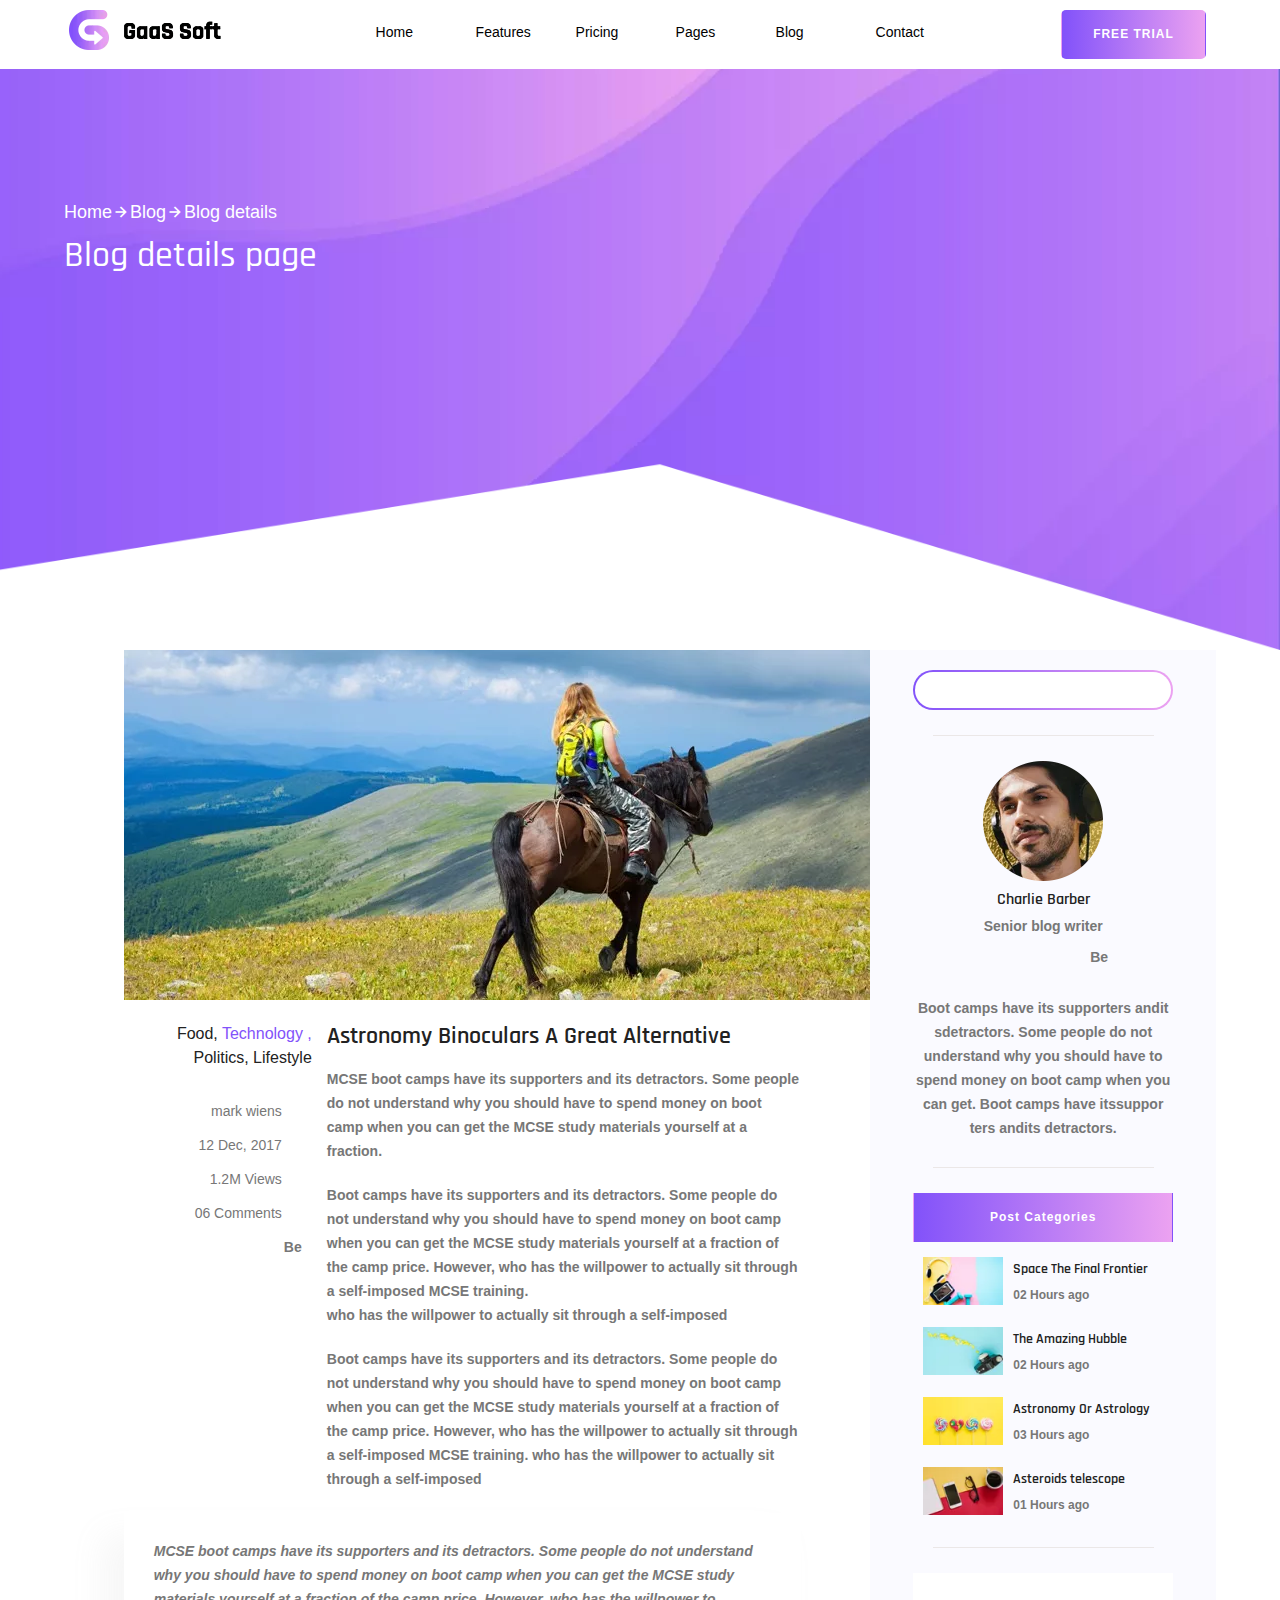
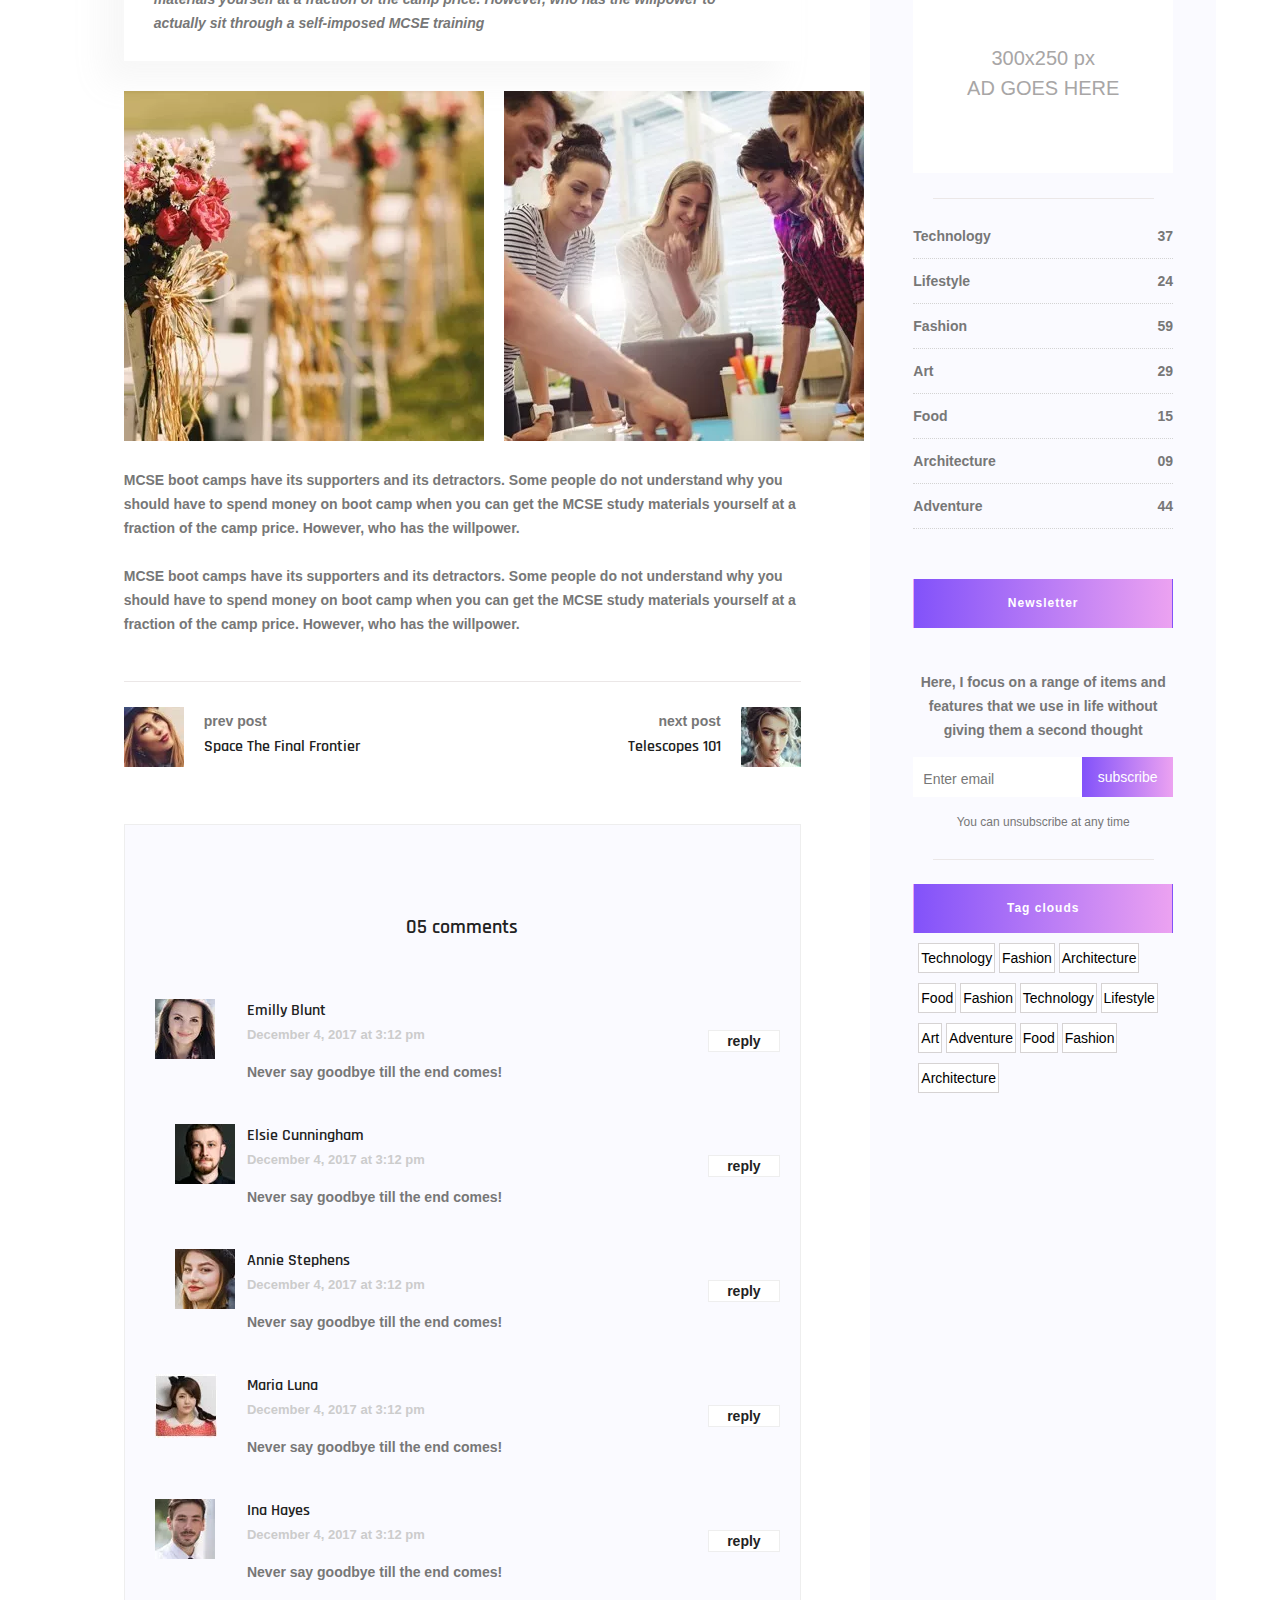
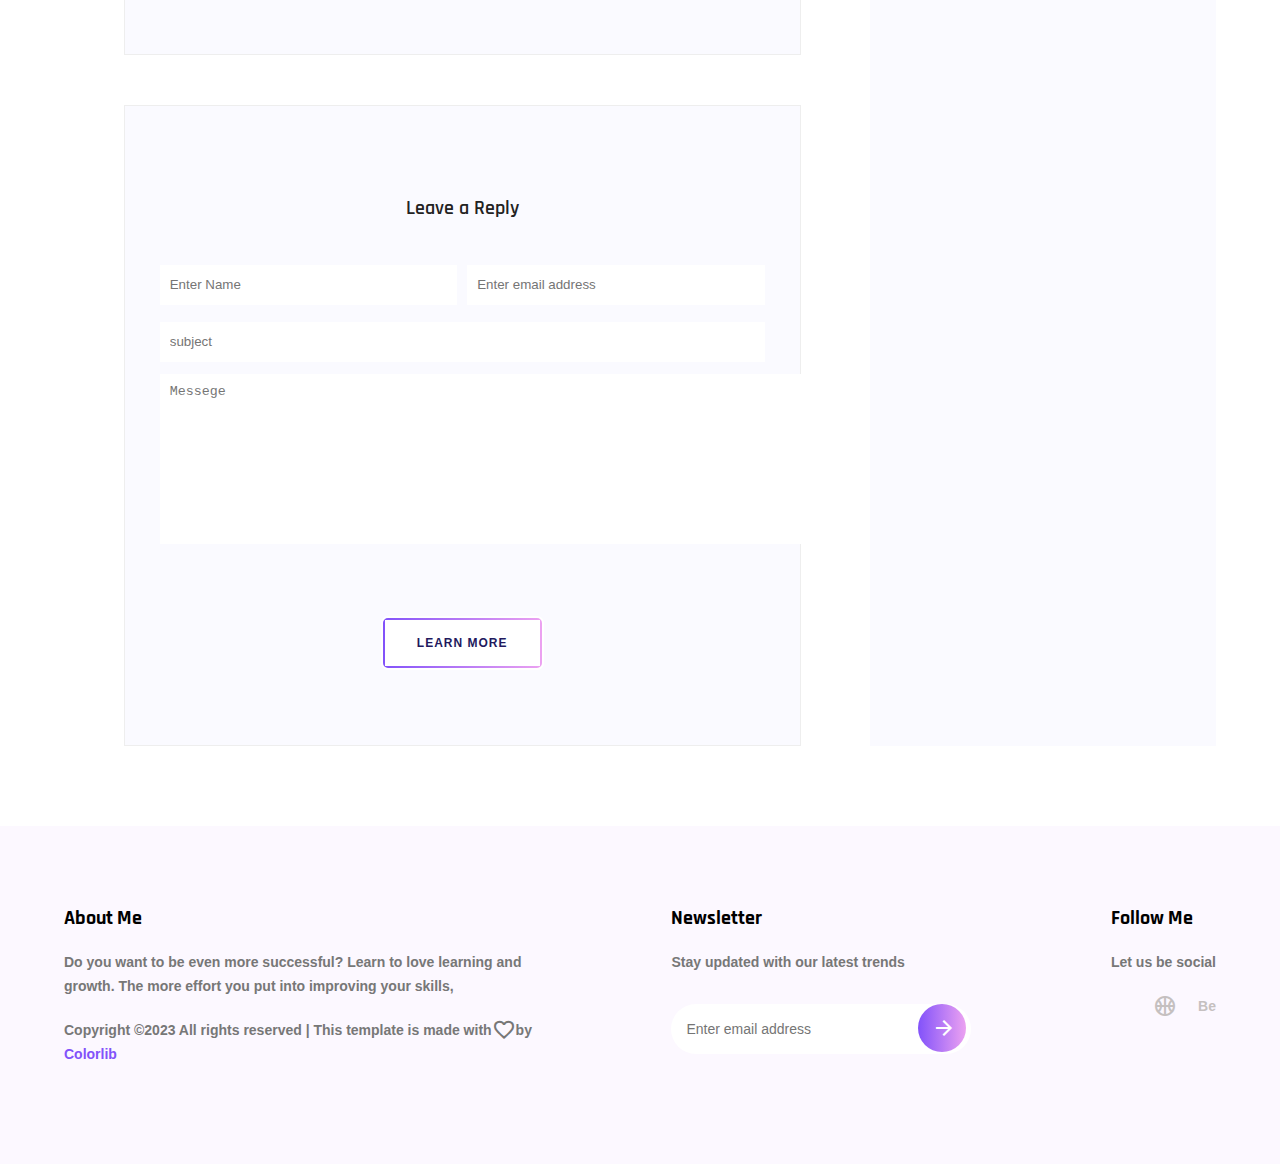
==== blog.html @ 00b78edb "first push" ====
<!DOCTYPE html>
<html lang="en">
<head>
    <meta charset="UTF-8">
    <meta http-equiv="X-UA-Compatible" content="IE=edge">
    <meta name="viewport" content="width=device-width, initial-scale=1.0">
    <link rel="preconnect" href="https://fonts.googleapis.com" />
    <link rel="preconnect" href="https://fonts.gstatic.com" crossorigin />
    <link
      href="https://fonts.googleapis.com/css2?family=Rajdhani:wght@300;500&display=swap"
      rel="stylesheet"
    />
    <link rel="preconnect" href="https://fonts.googleapis.com" />
    <link rel="preconnect" href="https://fonts.gstatic.com" crossorigin />
    <link
      href="https://fonts.googleapis.com/css2?family=Rajdhani:wght@300&display=swap"
      rel="stylesheet"
    />
    <link
      rel="stylesheet"
      href="https://cdnjs.cloudflare.com/ajax/libs/font-awesome/6.2.1/css/all.min.css"
      integrity="sha512-MV7K8+y+gLIBoVD59lQIYicR65iaqukzvf/nwasF0nqhPay5w/9lJmVM2hMDcnK1OnMGCdVK+iQrJ7lzPJQd1w=="
      crossorigin="anonymous"
      referrerpolicy="no-referrer"
    />
    <link rel="stylesheet" href="./index.css" />
    <link rel="preconnect" href="https://fonts.googleapis.com" />
    <link rel="preconnect" href="https://fonts.gstatic.com" crossorigin />
    <link
      href="https://fonts.googleapis.com/css2?family=Rajdhani:wght@600&display=swap"
      rel="stylesheet"
    />
    <link rel="stylesheet" href="https://fonts.googleapis.com/css2?family=Material+Symbols+Outlined:opsz,wght,FILL,GRAD@48,400,0,0" />
    <title>Document</title>
</head>
<body>
    <nav>
        <div class="container">
          <div class="logo">
            <img src="./img/logo.png.webp" alt="" />
          </div>
          <div class="list">
            <ul class="list-li">
              <li>
                <a href="./index.html">Home</a>
                </li>
              <li>
                <a href="./features.html">Features</a>
                </li>
              <li>
                <a href="./pricing.html">Pricing</a>
                </li>
              <li>
                <a href="">Pages</a>
                </li>
              <li>
                <a href="./blog.html">Blog</a>
                </li>
              <li>
                <a href="./contact.html">Contact</a>
                </li>
            </ul>
          </div>
          <div class="btn-container">
            <button class="btn">FREE TRIAL</button>
          </div>
        </div>
      </nav>
      <!-- start header section -->
      <header>       
        <div class="pricing">
            <div class="container2">
              <div class="pricing-container">
                <span class="pricing-span">
                  Home
                </span>
                <span class="material-symbols-outlined  icon-span">
                  arrow_forward
                  </span>
                  <span class="pricing-span">Blog</span>
                  <span class="material-symbols-outlined  icon-span">
                    arrow_forward
                    </span>
                    <span class="pricing-span">Blog details</span>
              </div>
              <p> Blog details page</p>
    
            </div>
        </div>
  </header>
      <!-- end header section -->
      <!-- start blog body -->
      <section class="blog-body">
        <div class="container sec-container">
            <div class="blog-left-div">
                <div class="mini-blog-div">
<div class="left-blog-img">
    <img src="./img/blog-img/feature-img1.jpg.webp" alt="">
</div>
<div class="blog-article">
    <div class="left-article">
        <div class="contact-p1 blog-p1 p-size">                                       
            Food, 
            <span class="mini-f-div">
                Technology ,
            </span><br>
             Politics, Lifestyle 
        </div>
        <br>
        <div class="blog-icons-container">
            <p>mark wiens</p>
            
            <i class="fa-solid fa-user"></i>
        </div>
        <div class="blog-icons-container">
            <p>12 Dec, 2017</p>
            
            <i class="fa-solid fa-floppy-disk"></i>
        </div>
        <div class="blog-icons-container">
            <p>1.2M Views</p>
            
            <i class="fa-solid fa-eye"></i>
        </div>
        <div class="blog-icons-container">
            <p>06 Comments</p>
            
            <i class="fa-brands fa-rocketchat"></i>
        </div>
        <div class="blog-icons">
            <i class="fa-brands fa-facebook-f"></i>
            <i class="fa-brands fa-twitter"></i>
            <i class="fa-sharp fa-solid fa-headphones"></i>
            <span class="be">
                Be
               </span>
        </div>

    </div>
    <div class="blog-title-container">
        <div class="contact-p1 blog-title">
            Astronomy Binoculars A Great Alternative
        </div>
        <div class="blog-p2">
            MCSE boot camps have its supporters and its detractors. Some people do not understand why you should have to spend money on boot camp when you can get the MCSE study materials yourself at a fraction.
            <p class="p-20">
                Boot camps have its supporters and its detractors. Some people do not understand why you should have to spend money on boot camp when you can get the MCSE study materials yourself at a fraction of the camp price. However, who has the willpower to actually sit through a self-imposed MCSE training.<br>
                who has the willpower to actually sit through a self-imposed
            </p>
    
       
            
            Boot camps have its supporters and its detractors. 
            Some people do not understand why you should have to spend money on boot camp when you can get the MCSE study materials yourself at a fraction of the camp price. However, who has the willpower to actually sit through a self-imposed MCSE training. who has the willpower to actually sit through a self-imposed 
        </div>

    </div>
 

</div>
<div class="bottom-article p-40">
    <div class="blog-p2 ">
        MCSE boot camps have its supporters and its detractors. 
        Some people do not understand why you should have to spend money on boot camp when you can get the MCSE study materials yourself at a fraction of the camp price.
         However, who has the willpower to actually sit through a self-imposed MCSE training
    </div>

</div>
<div class="blog-img">
    <div class="mini-blog-img">
        <img src="./img/blog-img/post-img1.jpg.webp" alt="">
    </div>
    <div class="mini-blog-img">
        <img src="./img/blog-img/post-img2.jpg.webp" alt="">
    </div>
    
    
</div>
<div class="blog-p2 p-20">
   

MCSE boot camps have its supporters and its detractors. Some people do not understand why you should have to spend money on boot camp when you can get the MCSE study materials yourself at a fraction of the camp price. However, who has the willpower.<br><br>

MCSE boot camps have its supporters and its detractors. Some people do not understand why you should have to spend money on boot camp when you can get the MCSE study materials yourself at a fraction of the camp price. However, who has the willpower.

</div>
<div class="line-3 w"></div>
<div class="posts">
    <div class="pree-post">
        <div class="mini-pre">
        
            <div class="img">
                <img src="./img/blog-img/prev.jpg.webp" alt="">
                <div class=" overlay2">
                    <span class="material-symbols-outlined">
                        arrow_back
                        </span>
                </div>
            </div>
            <div class="left-mini">
               
                <div class="blog-p2">
                    prev post
                </div>
                <div class="contact-p1">
                    Space The Final Frontier
                </div>
            </div>
        </div>
    </div>
    <div class="next-post">
        <div class="mini-pre">
            
            <div class="left-mini">
               
                <div class="blog-p2 right">
                    next post
                </div>
                <div class="contact-p1">
                    Telescopes 101

                </div>
            </div>
            <div class="img">
                <img src="./img/blog-img/next.jpg.webp" alt="">
                <div class="overlay  overlay3">
                    <span class="material-symbols-outlined  icon-span">
                        arrow_forward
                        </span>
                </div>
            </div>
            
        </div>
    </div>
</div>
<div class="comment-5">
   <div class="comment-5-title p-40">
    <div class="contact-p1">
       05 comments
    </div>
   </div>
   <div class="comment-5-body">
    <div class="comment-5-container ">
        <div class="comment-5-card p-20">
            <div class="comment-left">
<img src="./img/blog-img/c1.jpg.webp" alt="">
            </div>
            <div class="comment-mid">
                <div class="contact-p1 ">
                    Emilly Blunt
                 </div>
                 <div class="mid-txt">
                    December 4, 2017 at 3:12 pm 
                 </div>
                 <div class="last-txt">
                    Never say goodbye till the end comes!
                 </div>

            </div>
            <div class="comment-right">
<button>reply</button>
            </div>
        </div>
        <div class="comment-5-card p-20">
            <div class="comment-left pl">
<img src="./img/blog-img/c2.jpg.webp" alt="">
            </div>
            <div class="comment-mid">
                <div class="contact-p1 ">
                    Elsie Cunningham
                 </div>
                 <div class="mid-txt">
                    December 4, 2017 at 3:12 pm 
                 </div>
                 <div class="last-txt">
                    Never say goodbye till the end comes!
                 </div>

            </div>
            <div class="comment-right">
<button>reply</button>
            </div>
        </div>
        <div class="comment-5-card p-20">
            <div class="comment-left pl">
<img src="./img/blog-img/c3.jpg.webp" alt="">
            </div>
            <div class="comment-mid">
                <div class="contact-p1 ">
                    Annie Stephens
                 </div>
                 <div class="mid-txt">
                    December 4, 2017 at 3:12 pm 
                 </div>
                 <div class="last-txt">
                    Never say goodbye till the end comes!
                 </div>

            </div>
            <div class="comment-right">
<button>reply</button>
            </div>
        </div>
        <div class="comment-5-card p-20">
            <div class="comment-left">
<img src="./img/blog-img/c4.jpg.webp" alt="">
            </div>
            <div class="comment-mid">
                <div class="contact-p1 ">
                    Maria Luna
                 </div>
                 <div class="mid-txt">
                    December 4, 2017 at 3:12 pm 
                 </div>
                 <div class="last-txt">
                    Never say goodbye till the end comes!
                 </div>

            </div>
            <div class="comment-right">
<button>reply</button>
            </div>
        </div>
        <div class="comment-5-card p-20">
            <div class="comment-left">
<img src="./img/blog-img/c5.jpg.webp" alt="">
            </div>
            <div class="comment-mid">
                <div class="contact-p1 ">
                    Ina Hayes
                 </div>
                 <div class="mid-txt">
                    December 4, 2017 at 3:12 pm 
                 </div>
                 <div class="last-txt">
                    Never say goodbye till the end comes!
                 </div>

            </div>
            <div class="comment-right">
<button>reply</button>
            </div>
        </div>
    </div>
   </div>
</div>
<div class="reply-sec comment-5">
    <div class="comment-5-title p-40">
        <div class="contact-p1">
            Leave a Reply
        </div>
       </div>
       <div class="reply-input">
        <div class="input-container">
            <div class="r-input">
                <input type="text" placeholder="Enter Name">
            </div>
            <div class="r-input">
                <input type="text" placeholder="Enter email address">
            </div>
            
        </div>
        <div class="last-input">
            <input class="t-input" type="text" placeholder="subject">
        </div>
        <textarea name="" id="" cols="87" rows="10" placeholder="Messege"></textarea>
        <div class="btn-container3 btn4-container reply-btn">
            <a class="btn4">LEARN MORE</a>
          </div>
        
       </div>
</div>


                </div>
                
            </div>
           
            <div class="blog-right-div h-auto">
                <div class="mini-blog-div">
                    <div class="blog-input">
                        <div class="mini-blog-input">

                        </div>
                        <div class="line-3"></div>
                        <div class="right-blog-card ">
                            <img src="./img/blog-img/author.png.webp" alt="">
                            <div class="contact-p1">
                                Charlie Barber
                            </div>
                            <div class="blog-p2">
                                Senior blog writer
                            </div>

                            <div class="blog-icons">
                                <i class="fa-brands fa-facebook-f"></i>
                                <i class="fa-brands fa-twitter"></i>
                                <i class="fa-sharp fa-solid fa-headphones"></i>
                                <span class="be">
                                    Be
                                   </span>
                            </div>
                            <div class="blog-p2">
                                Boot camps have its supporters andit sdetractors.
                                Some people do not understand why you should have to spend money on boot camp when you can get.
                                Boot camps have itssuppor ters andits detractors.
                            </div>
                            <div class="line-3"></div>
                            <div class=" ">
                                <button class="btn blog-btn">Post Categories</button>
                            </div>
                            <div class="sm-blog-div">
                                
                                <div class="sm-left">
                                    <img src="./img/blog-img/post1.jpg.webp" alt="">
                                </div>
                                <div class="sm-right">
                                    <div class="contact-p1 blog-p1">                                       
                                        Space The Final Frontier
                                    </div>
                                    <div class="blog-p2 p3">
                                        02 Hours ago
                                    </div>
                                </div>
                            </div>
                            <div class="sm-blog-div">
                                
                                <div class="sm-left">
                                    <img src="./img/blog-img/post2.jpg.webp" alt="">
                                </div>
                                <div class="sm-right">
                                    <div class="contact-p1 blog-p1">                                       
                                        
                                        The Amazing Hubble
                                    </div>
                                    <div class="blog-p2 p3">
                                        02 Hours ago
                                    </div>
                                </div>
                            </div>
                            <div class="sm-blog-div">
                                
                                <div class="sm-left">
                                    <img src="./img/blog-img/post3.jpg.webp" alt="">
                                </div>
                                <div class="sm-right">
                                    <div class="contact-p1 blog-p1">                                                                              
                                        Astronomy Or Astrology
                                    </div>
                                    <div class="blog-p2 p3">
                                        03 Hours ago
                                    </div>
                                </div>
                            </div>
                            <div class="sm-blog-div">
                                
                                <div class="sm-left">
                                    <img src="./img/blog-img/post4.jpg.webp" alt="">
                                </div>
                                <div class="sm-right">
                                    <div class="contact-p1 blog-p1">                                       
                                        Asteroids telescope
                                    </div>
                                    <div class="blog-p2 p3">
                                        01 Hours ago
                                    </div>
                                </div>
                            </div>
                            <div class="line-3"></div>
                            <div class="white-box">
                                <div class="white-txt">
                                    300x250 px<br>
                                    AD GOES HERE
                                </div>
                            </div>
                            <div class="line-3"></div>
                            <div class="post-div">
                                <p>Technology</p>
                                <p>37</p>
                            </div>
                            <div class="post-div">
                                <p>Lifestyle</p>
                                <p>24</p>
                            </div>
                            <div class="post-div">
                                <p>Fashion</p>
                                <p>59</p>
                            </div>
                            <div class="post-div">
                                <p>Art</p>
                                <p>29</p>
                            </div>
                            <div class="post-div">
                                <p>Food</p>
                                <p>15</p>
                            </div>
                            <div class="post-div">
                                <p>Architecture</p>
                                <p>09</p>
                            </div>
                            <div class="post-div">
                                <p>Adventure</p>
                                <p>44</p>
                            </div>
                            <div class=" p-40">
                                <button class="btn blog-btn">Newsletter</button>
                            </div>
                            <div class="blog-p2">
                                Here, I focus on a range of items and features that we use in life without giving them a second thought
                            </div>
                            <div class="newsletter-div">

                            </div>
                            <div class="subscribe-container">
                                <div class="sub-left sub">
                                    <i class="fa-solid fa-envelope"></i>
                                    <span>Enter email</span>
                                </div>
                                <div class="sub-right sub">subscribe</div>
                                
                            </div>
                            <p class="p3">You can unsubscribe at any time</p>
                            <div class="line-3"></div>
                            <div class=" ">
                                <button class="btn blog-btn">Tag clouds</button>

                            </div>
                            <div class="clouds-container">
                                <div class="cloud">Technology</div>
                                <div class="cloud">Fashion</div>
                                <div class="cloud">Architecture</div>
                                <br>
                                <div class="cloud">Food</div>
                                <div class="cloud">Fashion</div>
                                <div class="cloud">Technology</div>
                                <div class="cloud">Lifestyle</div>
                                <div class="cloud">Art</div>
                                <div class="cloud">Adventure</div>
                                <div class="cloud">Food</div>
                                <div class="cloud">Fashion</div>
                                <div class="cloud">Architecture</div>
                            </div>
                        </div>
                    </div>
                </div>
            </div>
        </div>
    </section>
    <!-- end blog body -->
    <!-- start footer section -->
    <footer class="m-80 ">
        <div class="m-80" >
            <div class="container p-80 container-8 sec-container se-container">
                <div class="f-div ">
                    <h3>
                        About Me
                    </h3>
                    <p>
                        Do you want to be even more successful? Learn to love learning and <br>growth. 
                        The more effort you put into improving your skills,
                    </p>
                    <p>
                        Copyright ©2023 All rights reserved | This template is made with <span class="material-symbols-outlined">
                            favorite
                            </span> by 
                    </p>
                    <div class="mini-f-div">
                        Colorlib
                    </div>
                    
                </div>
                <div class="f-div ">
                    <h3>
                        Newsletter
                    </h3>
                    <p>
                        Stay updated with our latest trends
                    </p>
                    <div class="form-continer">
                        <form action="">
                            <input type="text" placeholder="Enter email address">
                        </form>
                        <div class="btn-container2">
                            <a class="btn7" href="#">
                                <!-- <i class="fa-sharp fa-solid fa-play"></i> -->
                                <span class="material-symbols-outlined">
                                    arrow_forward
                                    </span>
              
                            </a>
                          </div>
                    </div>             
                </div>
                <div class="f-div ">
                    <h3>
                        Follow Me
                    </h3>
                    <p>
                        Let us be social
                    </p>
                   <div class="icons">
                    <i class="fa-brands fa-facebook-f"></i>
                    <i class="fa-brands fa-twitter"></i>
                    <span class="material-symbols-outlined">
                        sports_basketball
                        </span>
                        <span class="be">
                            Be
                           </span>
                   </div>
                   
                            
                </div>
            </div>
        </div>
    </footer>
    <!-- end footer section -->
</body>
</html>
---- index.css ----
.container{
    width: 90%;
    margin: 0 auto;
    display: flex;
}
*{
    padding: 0;
    margin: 0;
    box-sizing: border-box;
}
body{
    line-height: 24px;
    font-size: 14px;
    font-family: "Roboto", sans-serif;
    font-weight: 500;
    color: #777777;
}

nav{
    position: fixed;
    background-color: #fff;
    width: 100%;
    z-index: 5;
}
.logo{
    width: 10%;
    padding: 10px 5px;
}
.list{
    width: 70%;
    display: flex;
    justify-content: end;
    padding: 20px 10px;
    
}
.list li{
    width: 100px;
    
}
.list li a{
 text-decoration: none;
 color: #000;
}
.list-li{
    display: flex;
    justify-content:space-around;
    list-style: none;
    
}
.btn-container{
   text-align: right;
    width: 20%;
    padding: 10px 10px;
    
}
.btn{
    min-width: 145px;
    letter-spacing: 1px;
    font-family: "Roboto", sans-serif;
    font-size: 12px;
    font-weight: 600;
    line-height: 47px;
    outline: none !important;
    cursor: pointer;
    border: double .5px transparent;
    border-radius: 5px;
    color: #fff;
    position: relative;
    z-index: 2;
    background-image: linear-gradient(to right, #8252fa 0%, #eca2f1 100%), radial-gradient(circle at top left, #8252fa, #eca2f1);
}

.btn:hover::after{

    content: "";
position: absolute;
/* width: 98%;
height: 98%;
inset: 0; */
top: 2px;
right: 2px;
bottom: 2px;
left: 2px;
background-color: #fff;
z-index: -1;
color: #22195e;
}
.btn:hover{
    color: #22195e;
    border: transparent;
}
header{
    background-image: url(./img/home-banner.png.webp);
    height: 650px;
    background-position: right;
    background-size: cover;
    overflow: hidden;
}
.p-80{
    padding: 80px 0;
}
.standard-div{
    width: 50%;
}
.left h2{
        margin: 25px 0;
        font-size: 48px;
        font-weight: 300;
        line-height: 54px;
        font-family: 'Rajdhani', sans-serif;
        color: #fff;
        
}
.txt{
    color: #fff;
    font-size: 14px;
    margin-bottom: 30px;
    line-height: 24px;
    font-size: 14px;
    font-family: "Roboto", sans-serif;
    font-weight: 500;
    /* color: #777777; */
}
.normal-txt{
    color: #fff;
    font-size: 14px;
    font-family: "Roboto", sans-serif;
    font-weight: 600;
    margin-top: 20px;
}
.btn-container2{
    margin-top: 30px;
}
.btns-container{
    width: 70%;
    display: flex;
    justify-content: space-between;
    align-items: center;
}
.btn2 {
    letter-spacing: 1px;
    font-family: "Roboto", sans-serif;
    font-size: 12px;
    font-weight: 500;
    line-height: 47px;
    text-align: center;
    cursor: pointer;
    text-decoration: none;
    border: 2px solid #fff;
    border-radius: 5px;
    padding: 20px 35px;
    color: #fff;
}
.btn3{
    position: relative;
    box-sizing: content-box;
    width: 32px;
    height: 32px;
    border-radius: 50%;
    /* padding: 46px 8px 18px 28px; */
    padding: 24px;
    text-decoration: none;
    background-image: linear-gradient(to right,  #E85A78 0%, #E58F5C 100%);
    z-index: 2;
}
.btn3 i{
color: #fff;
}
.circle{
    position: absolute;
    height: 100%;
    width: 100%;
    /* background-image: linear-gradient(to right,  #E85A78 0%, #E58F5C 100%); */
    background-color:#E58F5C ;
    border-radius: 50%;
    inset: 0;
    animation-name:bigger ;
    animation-duration: 1s;
    animation-iteration-count: infinite;
    z-index: -1;
}
@keyframes bigger{
    0%{
        
        padding: 24px 24px 24px 24px;
        opacity: 0;
    }
    50%{
        padding: 27px;
        opacity: .3;
        /* height: 103%;
        width: 103%; */
    }
    75%{
        padding: 29px;
        opacity: .4;
    }
    100%{
        padding: 35px;
        opacity: .5;
        /* height: 105%;
        width: 105%; */
    }
}
.features{
    text-align: center;
    margin-top: 30px;
}
.features-p{
    font-size: 14px;
    letter-spacing: 2px;
    margin-bottom: 20px;
    font-family: "Roboto", sans-serif;
    line-height: 24px;
    color: #777777;
    text-align: center;
    font-weight: 600;
}
.features-title{
    font-size: 36px;
    color: #000;
    font-weight: 600;
    margin-bottom: 15px;
    text-align: center;
    font-family: 'Rajdhani', sans-serif;
}
.features-p2{
    letter-spacing: .5px;
    font-size: 12px;
    font-weight: 700;
}
.btn-container3{
    /* border-color:linear-gradient(to right,  #E85A78 0%, #E58F5C 100%) ;
    border-style: solid;
    border-width: 2px; */
    
    /* background-color: #fff; */
    /* background-image: linear-gradient(white, white), radial-gradient(circle at top left, #8252fa, #eca2f1); */
    margin-top: 40px;
}
.btn4{
    /* border: 2px solid ; */
background-color: #fff;
background-image:linear-gradient(to right, #8252fa 0%, #eca2f1 100%), radial-gradient(circle at top left, #8252fa, #eca2f1); ;
position: relative;
border-color:#fff ;
border-style: solid;
border-width: 2px;
padding: 13px 26px;
border-radius: 7px;
z-index: 2;
margin: 25px 0;
/*  */
display: inline-block;
    color: #22195e;
    letter-spacing: 1px;
    font-family: "Roboto", sans-serif;
    font-size: 12px;
    font-weight: 600;
    
    outline: none ;
   
    cursor: pointer;
   

}
.btn4-container{
    text-align: left;
}
.btn4-container a{
    padding: 13px 34px;
}
.btn4::after{
    content: "";
position: absolute;
/* width: 98%;
height: 98%;
inset: 0; */
top: 2px;
right: 2px;
bottom: 2px;
left: 2px;
background-color: #fff;
z-index: -1;
}
.feature-img img{
width: 90%;
}
.all-divs{
    margin-top: 24px;
}
.feature-icon-title{
    display: flex;
    padding-left: 60px;
}
.icon{
    color: #000;
    font-size: 24px;
    font-weight: 50;
}
.mini-title{
    font-size: 20px;
    color: #222222;
    display: inline-block;
}

.line{
    color: rgba(248, 242, 242, 0.877);
    height: .8px;
    background-color: #777777;
    width: 80%;
    margin: 15px 0;
    margin-left: 60px;
}
.features-p3{
    line-height: 24px;
    font-size: 14px;
    font-family: "Roboto", sans-serif;
    font-weight: 600;
    color: #777777;
    text-align: left;
    padding: 17px 0;
}
.p-l-60{
    padding-left: 60px;
}
.features .container .container{
    display: flex;
    flex-direction: column;
}
.primary-container{
    display: flex;
    justify-content: center;
    padding-top: 80px;
    position: relative;
}
.Believe{
    background-image: url(./img/back-ground.webp);
    height: 900px;
    position: relative;
    /* display: flex;
    justify-content: center; */
}

.first-icon{
    background-image: linear-gradient(to right, #8252fa 0%, #eca2f1 100%), radial-gradient(circle at top left, #8252fa, #eca2f1);

}
.second-icon:hover{
    background-image: linear-gradient(to right, #8252fa 0%, #eca2f1 100%), radial-gradient(circle at top left, #8252fa, #eca2f1);
}
.second-icon:hover .believe-p{
    color: #fff;
}
.second-icon:hover span{
    color: #fff;
}
/* .first-icon:active {
    background-image: linear-gradient(to right, #8252fa 0%, #eca2f1 100%), radial-gradient(circle at top left, #8252fa, #eca2f1);
} */
.Believe-icons{
    width: 50%;
    display: flex;
    justify-content: space-between;
}
.mini-believe-icon{
    background-color:#fff;
    text-align: center;
    flex: 0 0 25%;
    max-width: 195px;
    padding: 20px 12px;
    border-radius: 15px 15px 0px 0px;
    

}
.mini-believe-icon a{
    text-decoration: none;
}
.mini-believe-icon span{
    color: #52222c;
    font-size: 38px;
    margin-top: 10px;
    transition: .5s;
}
.believe-p{
    display: block;
    font-size: 12px;
    margin: 7px 0;
    color: #000;
    font-weight: bold;
    transition: .5s;
}
.line-2{
    position: absolute;
    background-color: #000;
    height: 1px;
    width: 100%;
    top: 292px;

}
.believe-title{
    text-align: left;
    font-size: 36px;
    color: #222222;
    margin-bottom: 10px;
    line-height: 45px;
}
.believe-p2{
    padding: 5px 0;
    margin-bottom: 40px;
}

.believe-img{
    
    text-align: right;
    }
.believe-img img{
width: 80%;
text-align: right;
}
.bg-position{
    position: relative;
}
.txt-div{
    padding: 40px ;
    text-align: center;
}
.txt-div img{
    width: 60%;
    /* margin-left: 40px; */
     
}
.f-img{
    border-right: 1px dashed rgb(212, 210, 210);
}
.one{
    position: absolute;
    top: 180px;
    right: 49.2%;
}
.two{
    position: absolute;
    top: 205px;
    right: 47.1%;
}
.three{
    position: absolute;
    top: 265px;
    right: 49.2%;
}
.p-40{
    padding: 40px 0;
}
.no-six{
    background-image:url(./img/second-bg.webp) ;
    height: 1000px;
    margin-top: 30px;
}
.cards-container{
    justify-content: space-between;
}
.mini-div2{
    width: 380px;
    border: 1px solid rgb(189, 186, 186);
    border-radius: 5px;
    background-image:linear-gradient(to right, #8252fa 0%, #eca2f1 100%), radial-gradient(circle at top left, #8252fa, #eca2f1); ;
position: relative;
    transition: all 3s;
}
.mini-div2::after{
    content: "";
    position: absolute;
   
    top: 4px;
    right: 4px;
    bottom: 4px;
    left: 4px;
    background-color: #fff;
    z-index: -1;
}
.mini-div2:hover .div-header{
    background-image: linear-gradient(to right, #8252fa 0%, #eca2f1 100%), radial-gradient(circle at top left, #8252fa, #eca2f1);
}
.mini-div2:hover .footer-card{
    background-image: linear-gradient(to right, #8252fa 0%, #eca2f1 100%), radial-gradient(circle at top left, #8252fa, #eca2f1);
}
.mini-div2:hover .btn4::after{
    inset: 0;
   
}
/*  */

/*  */


.div-header{
    text-align: center;
    background: #ffffff;
    padding: 35px 0px;
    border-bottom: 1px solid #eeeeee;
    transition: all 2s;

}
.div-header h4{

    font-size: 20px;
    color: #222222;
    margin-bottom: 0px;
    font-family: "Rajdhani", sans-serif;

}
.div-body{
    padding: 30px 0px;
    background: #fff;
}

.list2{
    list-style: none;
    display: flex;
    flex-direction: column;
    /* justify-content: center; */
    text-align: center;
    
}
.list2 li{
    margin-bottom: 15px
}
.div-footer{
    padding: 20px;
    background: #fff;
}
.footer-card{
    background: #fcf8ff;
    /* max-width: 280px; */
    margin: 0px auto 40px;
    border-radius: 5px;
    padding-top: 35px;
    padding-bottom: 40px;
    text-align: center;
    transition: all .9s ease;

}
.footer-card h3{
    color: #222222;
    font-size: 72px;
}
.footer-card .btn-container3{
    margin-top: 50px;
    text-align: center;
}

.contaier-img{
    text-align: center;
}
.mini-title2{
    text-align: center;
    color: #222222;

}
.stars-container{
    text-align: center;
    padding: 20px 0;
}
.stars-container i{
    color: #ffc000;
}
.star-p{
    font-size: 18px;
    font-weight: 400;
    font-style: italic;
    margin-bottom: 40px;
  text-align: center;
  font-weight: 500;
}
.all-imgs{
    display: flex;
    justify-content: space-between;
    width: 90%;
    margin: 0 auto;
}
.img-bg{
    background: #fcf8ff;
    height: 130px;
    width: 170px;
    cursor: pointer;
    text-align: center;
    display: flex;
    align-items: center;
    justify-content: center;
  
}
.img-bg img{
    color: #000;
    /* background-color: #000; */
}
.no-eight{
    background-image: url(./img/third-bg.webp);
    height: 830px;
    background-color: #fcf8ff;
}
.section-eight-container{
    text-align: center;
    margin-top: 70px;
    padding: 70px;
}
.eight-p{
    color: #fff;
}
.btn5{
    background-color: #fff;
    padding: 15px 35px;
    font-size: 14px;
    /* box-shadow: -14.142px 14.142px 20px 0px rgb(0 0 0 / 10%); */
    border-color: #fff;
    border-radius: 5px;
    font-family: "Roboto", sans-serif;
    font-weight: bolder;
    color: #22195e;
    letter-spacing: 1px;
    
}
.btn5:hover{
    background-color: transparent;
    border: 2px solid #fff;
    color: #fff;
}
.container-8{
    justify-content: space-between;
}
footer{
    background-color: #fcf8ff;
}
.f-div h3{
    color: #000;
    font-size: 20px;
    font-weight: bold;
    font-family: "Rajdhani", sans-serif;
    margin-bottom: 0px;
}
.f-div p{
    
    font-weight: bold;
    display: flex;
    align-items: center;
    margin-top: 20px;
    
}
.mini-f-div{
 color: #8252fa;
 font-weight: bold;
    
}
.form-continer{
    position: relative;
    margin-top: 30px;
}
.f-div input{
    
    background-color: #fff;
    height: 50px;
    border-radius: 50px;
    width: 300px;
    border: none;
    padding: 0px 15px;;
    font-size: 14px;
    font-family: "Roboto", sans-serif;
    color: #cccccc;
    outline: none;
    box-shadow: none;
    
}
.btn7{
    position: absolute;
    box-sizing: content-box;
    width: 20px;
    height: 20px;
    border-radius: 50%;
   color: #fff;
    padding: 14px;
    text-decoration: none;
    background-image: linear-gradient(to right, #8252fa 0%, #eca2f1 100%), radial-gradient(circle at top left, #8252fa, #eca2f1);
    z-index: 2;
    display: flex;
    align-items: center;
    top: 0;
    right: 5px;
}
.f-div span{
    /* display: flex;
    align-items: center; */
}
.icons{
    display: flex;
    align-items: center;
    justify-content: space-between;
    color: #c5c0c0;
    margin-top: 20px;
}
.icons i:hover {
    color: #8252fa;
}
.icons span:hover{
    color: #8252fa;
}
.be{
 font-weight: bold;
}

/* pricing page */
.pricing-container{
    display: flex;
    align-items: center;
    margin-top: 200px;
    bottom: 0%;
}
.pricing span{
    top: 300px;
    color: #fff;
    font-weight: 500;
   
    font-size: 18px;
    
}
.icon-span{
    font-size: 12px;
}
.container2 div{
    top: 300px;
    color: #fff;
    font-weight: 500;
    
}

.container2 p{
    
    color: #fff;
    font-weight: 500;
    font-size: 36px;
    padding: 20px 0;
    font-family: "Rajdhani", sans-serif;
    
}
.container2{
    width: 90%;
    margin: 0 auto;
    
}
.nav-container{
    display: flex;
    width: 90%;
    margin: 0 auto;
}
iframe{
    width: 100%;
}
.contact{
    display: flex;
    padding-top: 10px;
    /* justify-content: space-between; */
    
}
.contact-big-div{
    width: 30%;
    padding: 10px;
}
.contact i{
    padding-top: 5px;
    padding-right: 10px;
}
.contact-p1{
    font-size: 16px;
    line-height: 24px;
    font-family: "Rajdhani", sans-serif;
    font-weight: 600;
    margin-bottom: 0px;
    color: #222222;

}
/* contact page */
.contact-p2{
    font-size: 14px;
line-height: 24px;
padding: 2px 0px;

font-weight: 600;

}
.contact-big-div2{
    width: 40%;
    padding: 10px;
}
.contact-div input{
   border: 1px solid lightgray;
    width: 100%;
    padding: 10px 5px;
    margin-top: 10px;
  color: #6b6969;
    font-weight: bold;
}
.contact-div textarea{
    border: .5px solid rgb(224, 221, 221);
    margin-top: 10px;
    color: #6b6969;
    font-weight: bold;
    padding: 10px 5px;
    font-size: 16px;
}
.sec-btn-container{
    text-align: right;
    padding-right: 0;
}
.sec-btn-container .btn{
    padding-right: 0;
    margin-top: 20px;
}

/* blog page */
.blog-left-div{
    width: 70%;
    padding-right: 10px;
}
.blog-right-div{
    width: 30%;
   padding: 20px;
    background-color: #FAFAFF;
    
}

.mini-blog-input{
    /* width: 85%; */
    height: 40px;
    border-radius: 20px;
    position: relative;
    border: none;
    margin: 0 auto;
    background-image: linear-gradient(to right, #8252fa 0%, #eca2f1 100%), radial-gradient(circle at top left, #8252fa, #eca2f1);
}
.mini-blog-input::after{
    content: "";
    position: absolute;
    border-radius: 20px;
    top: 2px; 
    right: 2px;
    bottom: 2px;
    left: 2px;
    background-color: #fff;
    z-index: 2;
    
}

.line-3{
    height: .9px;
    background-color: rgb(235, 231, 231);
    width: 85%;
    margin: 25px auto;
}
.w{
    width: 100%;
}
.right-blog-card{
    text-align: center;
    
}
.mini-blog-div{
    width: 85%;
    margin: 0 auto;
}

.blog-p2{
    font-size: 14px;
line-height: 24px;
padding: 2px 0px;

font-weight: bold;

}
.p3{
    font-size: 12px;
}
.blog-icons{
    display: flex;
    justify-content: space-between;
    width: 50%;
    margin: 0 auto;
    padding: 5px 0;
    align-items: center;
    margin-bottom: 20px;
}
.blog-btn{
    border-radius: 0;
    /* width: 85%; */
    width: 100%;
}
.sm-blog-div{
    display: flex;
    /* width: 85%; */
    margin: 15px auto;
}
.sm-left img{
    width: 80%;
}
.sm-right{
    text-align: left;
}
.blog-p1{
    font-size: 14px;
}
.white-box{
    /* width: 85%; */
    background-color: #fff;
    height: 200px;
    margin: 10px auto;
    display: flex;
    align-items: center;
    justify-content: center;
}
.white-txt{
    font-size: 20px;
    color: #a8a6a6;
    line-height: 30px;
}
.post-div{
    display: flex;
    justify-content: space-between;
    margin: 0 auto;
    border-bottom: 1px dotted lightgray;
    padding-bottom: 10px;
    margin-bottom: 10px;
    /* width: 85%; */
}
.post-div p{
    font-size: 14px;
    font-weight: bold;
    
}
.post-div:hover{
    color: #8252fa;
    border-bottom: 2px dotted #8252fa;
}
.subscribe-container{
    display: flex;
    margin: 13px 0;
}
.sub{
    height: 40px;
}
.sub-left{
    width: 65%;
    background-color: white;
    text-align: left;
    padding: 10px;
}
.sub-right{
    width: 35%;
    background-image: linear-gradient(to right, #8252fa 0%, #eca2f1 100%), radial-gradient(circle at top left, #8252fa, #eca2f1);
    display: flex;
    align-items: center;
    color: #fff;
    justify-content: center;
}
.clouds-container{
    text-align: left;
    padding: 5px;
    /* display: flex;

    flex-wrap: wrap; */
}
.cloud{
    background-color: #fff;
    color: #000;
    border: 1px solid rgb(214, 211, 211);
    display: inline-block;
    padding: 2px;
    margin: 5px 0;
}
.cloud:hover{
    background-image: linear-gradient(to right, #8252fa 0%, #eca2f1 100%), radial-gradient(circle at top left, #8252fa, #eca2f1);
}
.blog-article{
    display: flex;
}
.left-article{
    width: 30%;
    text-align: right;
    padding: 15px;
}
.blog-title-container{
    width: 70%;
}
.p-20{
    padding: 20px 0;
}
.p-size,.p-size span{
    font-size: 16px;
    font-family: "Roboto", sans-serif;
    font-weight: 400;
}

.blog-title{
    font-size: 24px;
    margin: 17px 0;
    
}
.blog-icons-container{
    display: flex;
    justify-content: end;
    align-items: center;
    /* margin-top: 10px; */
    
}
.blog-icons-container p,.blog-icons-container i{
    padding:5px 10px;
}
.blog-article .blog-icons{
   padding-right: 10px;
   margin-right: 0;
   width: 60%;
}
.bottom-article{
    margin-top: 20px;
margin-bottom: 30px;
padding: 24px 35px 24px 30px;
background-color: white;
box-shadow: -20.84px 21.58px 30px 0px rgba(176, 176, 176, 0.1);
font-size: 14px;
line-height: 24px;
color: #777;
font-style: italic;
}
.mini-blog-img{
    padding-right: 20px;
}
.blog-img{
    display: flex;
    justify-content: space-between;
}
.mini-pre{
    display: flex;
    /* width: 50%; */
    
}
.mini-pre img,.left-mini{
    padding-right: 20px;
    
}
.next-post img{
    padding-right: 0;
}
.right{
    text-align: right;
}
.posts{
    display: flex;
    justify-content: space-between;
}
.img{
    position: relative;
    overflow: hidden;
}
.overlay{
    position: absolute;
    inset: 0;
    background-color: #000;
    opacity: 0;
    width: 100%;
    height: 90%;
    text-align: center;
    
}
.overlay2{
    width: 76.5%;
}
.mini-pre:hover .overlay{
    opacity: .4;
}

.mini-pre:hover span{
    opacity: 1;
    left: 20px;
}
.overlay span{
    opacity: 0;
    position: absolute;
    left: -20px;
    transition: 1s;
    top: 20px;
    color: #fff;
}
.overlay span{
    opacity: 0;
    position: absolute;
    left: -20px;
    transition: 1s;
    top: 20px;
    color: #fff;
}

.overlay2 span{
    opacity: 0;
    position: absolute;
    right: -80px;
    transition: 1s;
    top: 20px;
    color: #fff;
}
.mini-pree:hover span{
    opacity: 1;
    right: 20px;
}
.comment-5{
    background: #fafaff;
border: 1px solid #eee;
padding: 50px 30px;
margin-top: 50px;
}
.comment-5-title{
    text-align: center;
}

.comment-5-title .contact-p1{
    font-size: 20px;
}
.comment-5-container{

}
.comment-5-card{
    display: flex;
}
.pl{
    padding-left: 20px;
}
.comment-mid{
    
    width: 75%;
}
.mid-txt{

    font-weight: bold;
font-size: 13px;
color: #cccccc;
margin-bottom: 13px;

}
.last-txt{
    color: #777777;
    font-size: 14px;
    font-weight: bold;
}
.comment-left{
    width: 15%;
}
.comment-right{
    width: 10%;
    display: flex;
    align-items: center;
    text-align: right;
}
.comment-right button{
    background-color: #fff;
color: #222222;
border: 1px solid #eee;
padding: 2px 18px;
font-size: 14px;
display: block;
font-weight: 600;
}
.input-container{
    display: flex;
}
.r-input{
    width: 50%;
    padding: 5px;
}
.t-input{
    width: 100%;
}
.reply-input input{
    width: 100%;
    border: none;
    background-color: #fff;
    height: 40px;
    padding: 10px;
}
.last-input{
    padding: 12px 5px;
}
.reply-input textarea{
    border: none;
    padding:10px ;
    margin: 0 5px;
}
.reply-btn{
    text-align: center;
}
.reply-btn .btn4:hover::after{
    background-image: linear-gradient(to right, #8252fa 0%, #eca2f1 100%), radial-gradient(circle at top left, #8252fa, #eca2f1);
    border-radius: 5px;
}
.m-80{
    margin-top: 80px;
}










@media screen and (max-width:425px){
    .list{
        display: none;
    }
    .btn-container{
        display: none;
    }
    .container{
       flex-direction: column;
    }
    .standard-div{
        width: 100%;
    }
    .left h2{
        margin: 25px 0;
        font-size: 38px;
        font-weight: 300;
        line-height: 54px;
        font-family: 'Rajdhani', sans-serif;
        color: #fff;
        
}
    .btn2 {
        letter-spacing: .5px;
        font-family: "Roboto", sans-serif;
        font-size: 12px;
        font-weight: 400;
       
        padding:5px 10px;
        color: #fff;
    }
    .btn3{
        width: 12px;
        height: 12px;
    }
    .btns-container{
        width: 100%;
        display: flex;
        justify-content: space-between;
        align-items: center;
    }
    .features{
        margin-top: 100px;
    }
    .p-80{
        padding: 30px 0;
    }
    .right{
        display: none;
    }
    .features-p{
        font-size: 12px;
        letter-spacing: 1px;
      
    }
    .features-title{
        font-size: 18px;
        color: #000;
        font-weight: 600;
        margin-bottom: 15px;
        text-align: center;
        font-family: 'Rajdhani', sans-serif;
    }
    .features-title br{
      display: none;
    }
    .features-p2{
        letter-spacing: .5px;
        font-size: 10px;
        
    }
    .feature-icon-title{
        padding-left: 0px;
    }
    .icon{
        font-size: 20px;
        
    }
   
    .line{
        width: 90%;
        margin: 15px 0;
        margin-left: 5px;
    }
    .features-p3{  
        font-size: 12px;
}
.Believe-icons{
    width: 100%;
    display: flex;
    justify-content: space-between;
}
.mini-believe-icon{
    
    padding: 10px 30px;
}

.mini-believe-icon span{
   
    font-size: 30px;
}
.believe-p{
 
    font-size: 8px;
    margin: 7px 0;
   
}
.line-2{
    position: absolute;
    background-color: #000;
    height: 1px;
    width: 100%;
    top: 240px;

}
.features-p3{
    font-size: 12px;
    text-align: center;
    padding: 12px 0;
} 
  .btn-container3{
    text-align: center;
}
.believe-img{
    margin: 30px 0;
    text-align: center;
}
.believe-title{
    font-size: 14px;
}
.txt-div{
    width: 100%;
    padding: 20px;
}
.one{
    display: none;
}
.two{
    display: none;
}
.three{
    display: none;
}
.f-img{
    border: none;
}
.mini-div2{
    width: 100%;
    border: 1px solid rgb(189, 186, 186);
    border-radius: 5px;
    transition: all 8s ease;
    transition: all 3s;
}
.no-six{
    display: block;
    height: auto;
}
.img-bg{
    background: #fcf8ff;
    height: 130px;
    width: 50%;
   
}
.all-imgs{
    display: flex;
   flex-wrap: wrap;
   flex-grow: 1;
    width: 90%;
    margin: 0 auto;
    row-gap: 4px;
    /* column-gap: 2px; */
}
.eight-p{
    color: #fff;
}
.btn5{
    background-color: #fff;
    padding: 15px 35px;
    font-size: 14px;
    /* box-shadow: -14.142px 14.142px 20px 0px rgb(0 0 0 / 10%); */
    border-color: #fff;
    border-radius: 5px;
    font-family: "Roboto", sans-serif;
    font-weight: bolder;
    color: #22195e;
    letter-spacing: 1px;
    
}
.no-eight{
    
    height: auto;
    
}
.f-div{
    margin-top: 30px;
    border-bottom: 1px solid rgb(216, 213, 213);
    padding: 15px 0;
}
.f-div p{
    
    font-weight: bold;
    display: flex;
    align-items: center;
    margin-top: 25px;
    
}
.f-div .icons{
  
    padding: 10px 30px;
    
}
.Believe{
    height: auto;
}
.s-container{
    flex-direction: column;
}
.contact-big-div{
    width: 100%;
}
.contact-big-div2{
    width: 100%;
}

}
@media screen and (max-width:768px){
    header{
        background-position: left;
    }

    .logo{
        display: none;
    }
    .list li{
        width: 75px;
        
    }
    .list-li{
        display: flex;
        justify-content: space-around;
        
    }
    .btn-container{
       
         width: 40%;
        
     }
     .btn{
         min-width: 105px;
         letter-spacing: .4px;
    }
    .left{
        width: 100%;
       
    }

    .right{
        display: none;
    }
    .btns-container{
        width: 60%;
        
    }
    .features .container{
    flex-direction: column;
    }
    .feature-img{
        width: 100%;
    }
    .Believe-icons{

    }

   
    .Believe-icons{
        width: 100%;
       
    }
   .standard-div{
    width: 100%;
   }
   .sec-container{
    flex-direction: column;
   }
   .believe-img{
    margin-top: 80px;
   }
   .Believe{
    height: auto;
}
.hidden{
    display: none;
}
.txt-div .btn-container3{
    text-align: left;
}
.f-img{
    border: none;
}
.no-six{
    height: auto;
}
.wrap{
    flex-wrap: wrap;
}
.mini-div2{
    width: 340px;
    }
    .last-card{
        margin-top: 10px;
    }
    .img-bg{
        background: #fcf8ff;
        height: 130px;
        width: 200px;
       
    }
    .all-imgs{
        display: flex;
       flex-wrap: wrap;
      
        width: 90%;
        margin: 0 auto;
        row-gap: 4px;
        column-gap: 2px;
    }
    .f-div{
        margin-top: 30px;
        border-bottom: 1px solid rgb(216, 213, 213);
        padding: 15px 0;
    }
    .f-div p{
        
        font-weight: bold;
        display: flex;
        align-items: center;
        margin-top: 25px;
        
    }
    .f-div .icons{
      width: 30%;
        padding: 10px 0;
        
    }
    .form-continer input{
        width: 100%;
    }
    .no-eight{
        height: auto;
    }
    .s-container{
        flex-direction: column;
    }
    .contact-big-div{
        width: 100%;
    }
    .contact-big-div2{
        width: 100%;
    }

}
@media screen and (max-width:992px){
    header{
        background-position: left;
    }

    .logo{
        display: none;
    }
    .list li{
        width: 75px;
        
    }
    .list-li{
        display: flex;
        justify-content: space-around;
        
    }
    .btn-container{
       
         width: 40%;
        
     }
     .btn{
         min-width: 105px;
         letter-spacing: .4px;
    }
    .left{
        width: 100%;
       
    }

    .right{
        display: none;
    }
    .btns-container{
        width: 60%;
        
    }
    .feature-img img{
        width: 100%;
        }
        .all-divs{
            margin-top: 24px;
            padding-left: 10px;
        }
        .feature-icon-title{
            padding-left: 0;
        }
        
        .mini-title{
            font-size: 16px;
            padding-left: 20px;
        }
        
    
        .features-p3{
            line-height: 18px;
            font-size: 14px;
          
            font-weight: 400;
         
            padding: 10px 0;
        }
   
    
   
    .Believe-icons{
        width: 70%;
       
    }
   
 
  
   .Believe{
    height: auto;
}


.f-img img{
    width: 40%;
}
.two{
    right: 46.1%;
}
.one{
   
    right: 49.1%;
}
.three{
   
    right: 49.1%;
}
.no-six{
    height: auto;
}
.wrap{
    flex-wrap: wrap;
}
.mini-div2{
    width: 280px;
    }
   
    .img-bg{
        background: #fcf8ff;
        height: 130px;
        width: 200px;
       
    }
    .se-container{
        flex-direction: column;
    }
    .all-imgs{
        column-gap: 4px;
    }
    .f-div{
        margin-top: 30px;
        border-bottom: 1px solid rgb(216, 213, 213);
        padding: 15px 0;
    }
    .f-div p{
        
        font-weight: bold;
        display: flex;
        align-items: center;
        margin-top: 25px;
        
    }
    .f-div .icons{
      width: 30%;
        padding: 10px 0;
        
    }
    .form-continer input{
        width: 100%;
    }
    .no-eight{
        height: auto;
    }
    .s-container{
        display: none;
    }
    

}
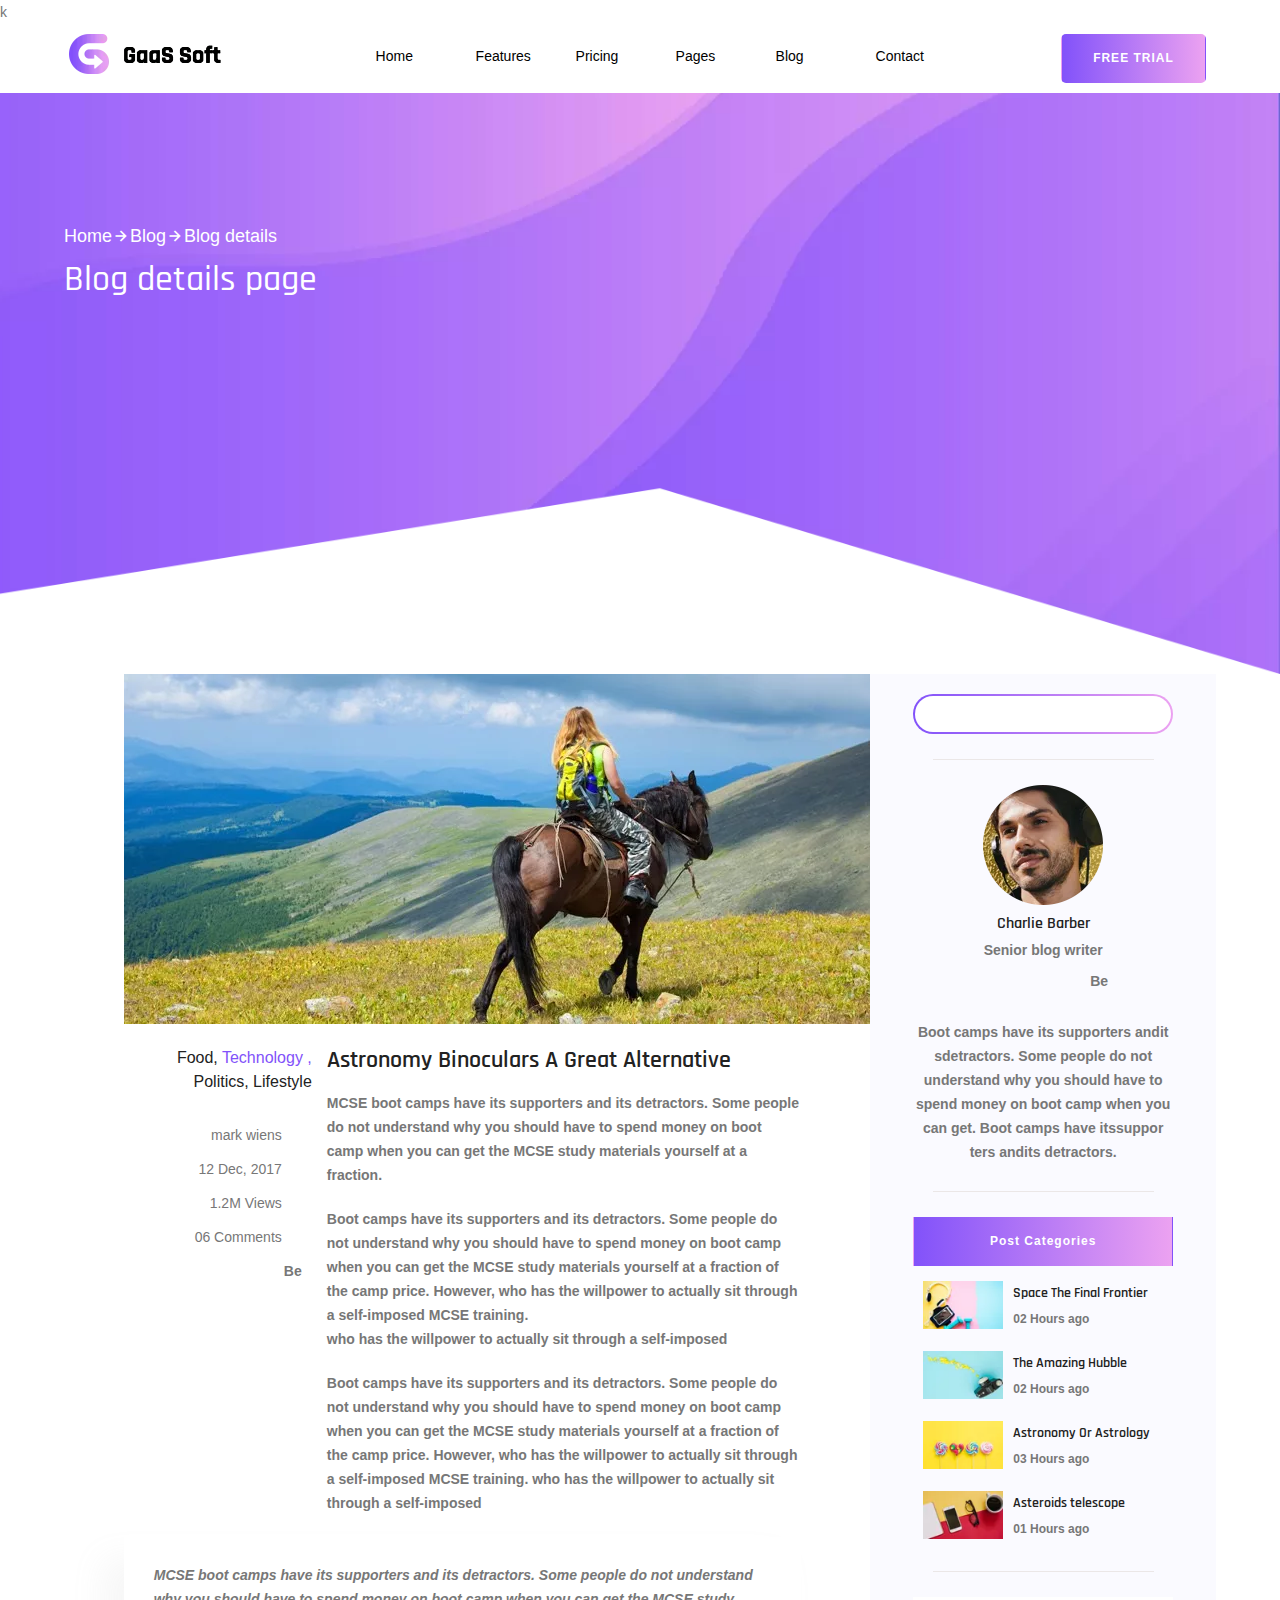
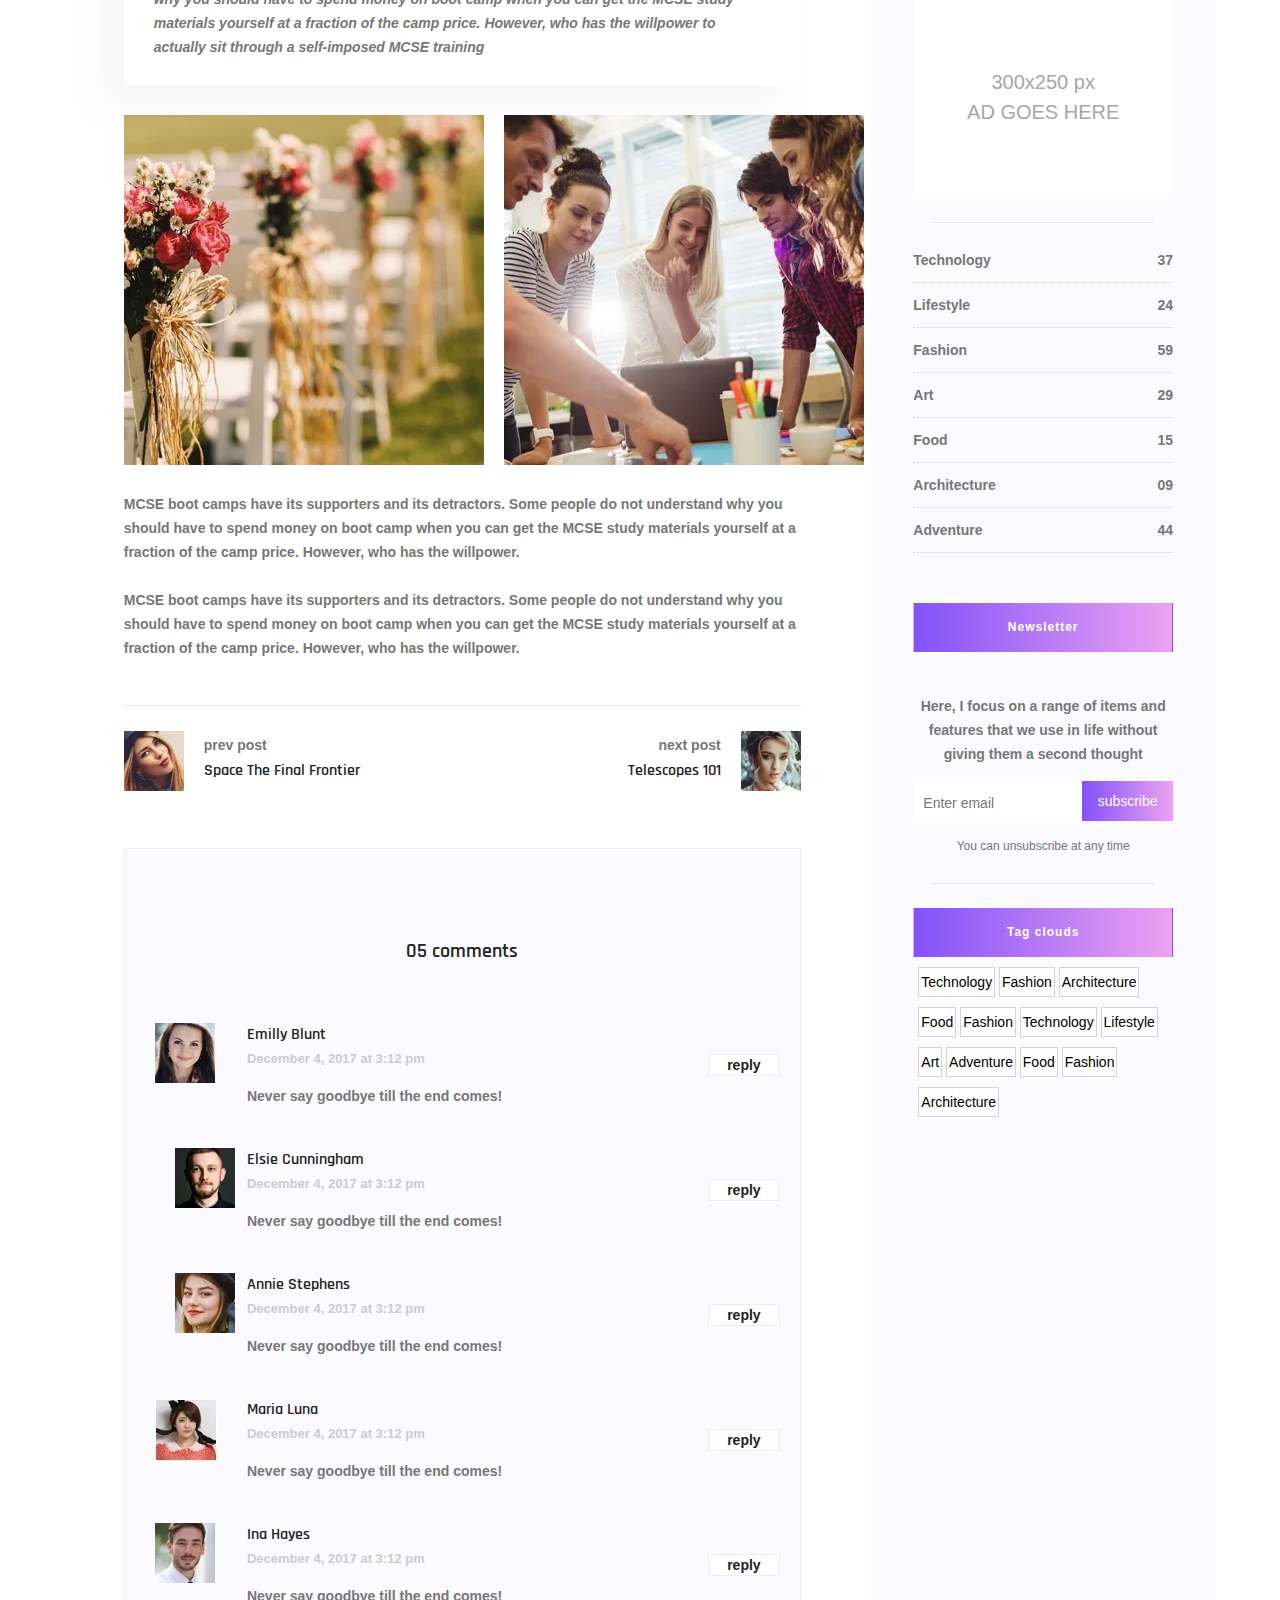
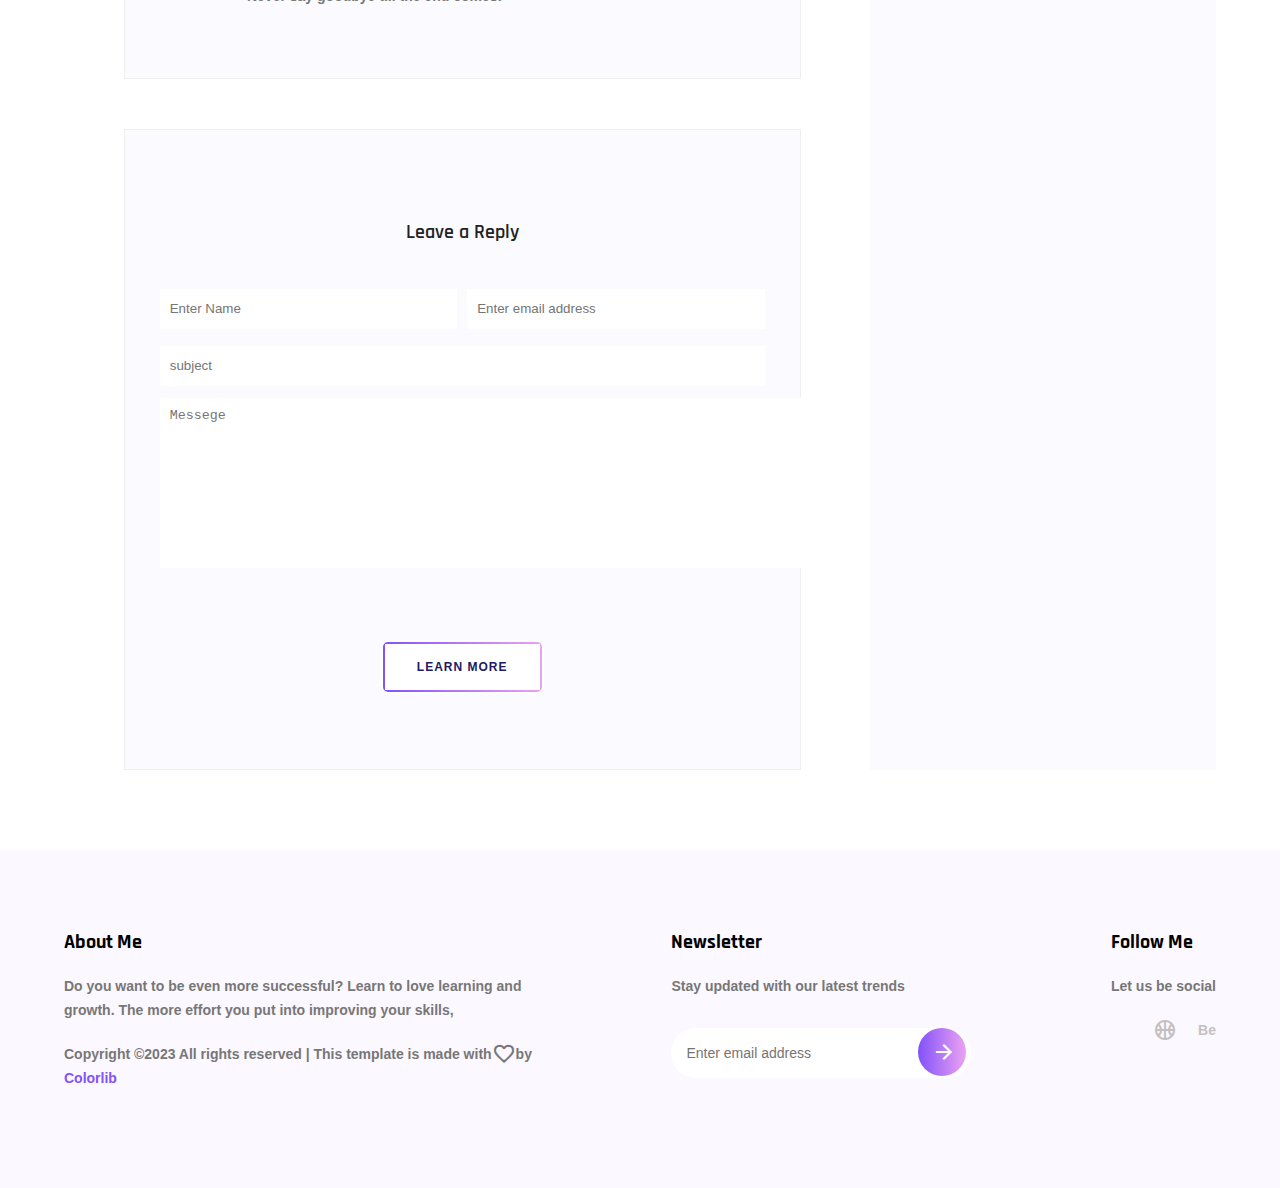
==== commit 20c7fc1a: "Update blog.html" ====
--- a/blog.html
+++ b/blog.html
@@ -1,6 +1,6 @@
 <!DOCTYPE html>
 <html lang="en">
-<head>
+<head>k
     <meta charset="UTF-8">
     <meta http-equiv="X-UA-Compatible" content="IE=edge">
     <meta name="viewport" content="width=device-width, initial-scale=1.0">
@@ -616,4 +616,4 @@
     </footer>
     <!-- end footer section -->
 </body>
-</html>+</html>
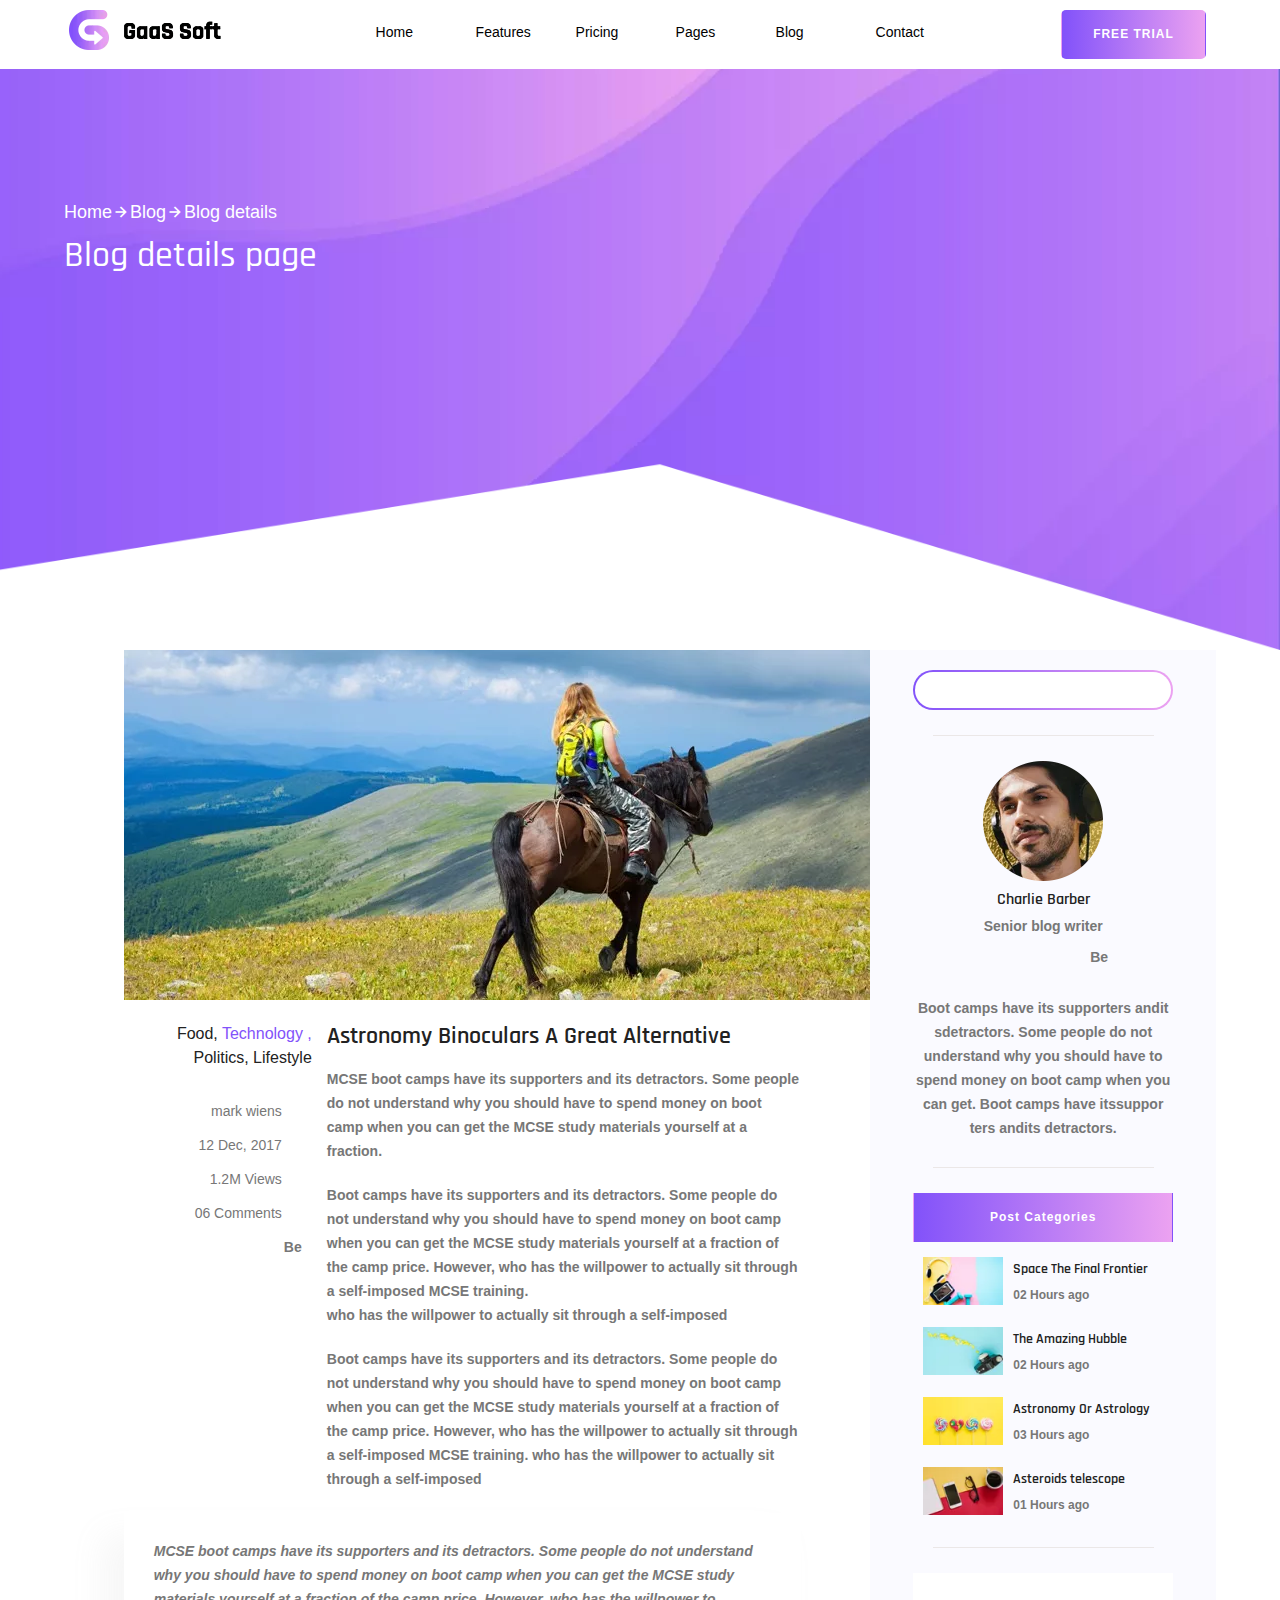
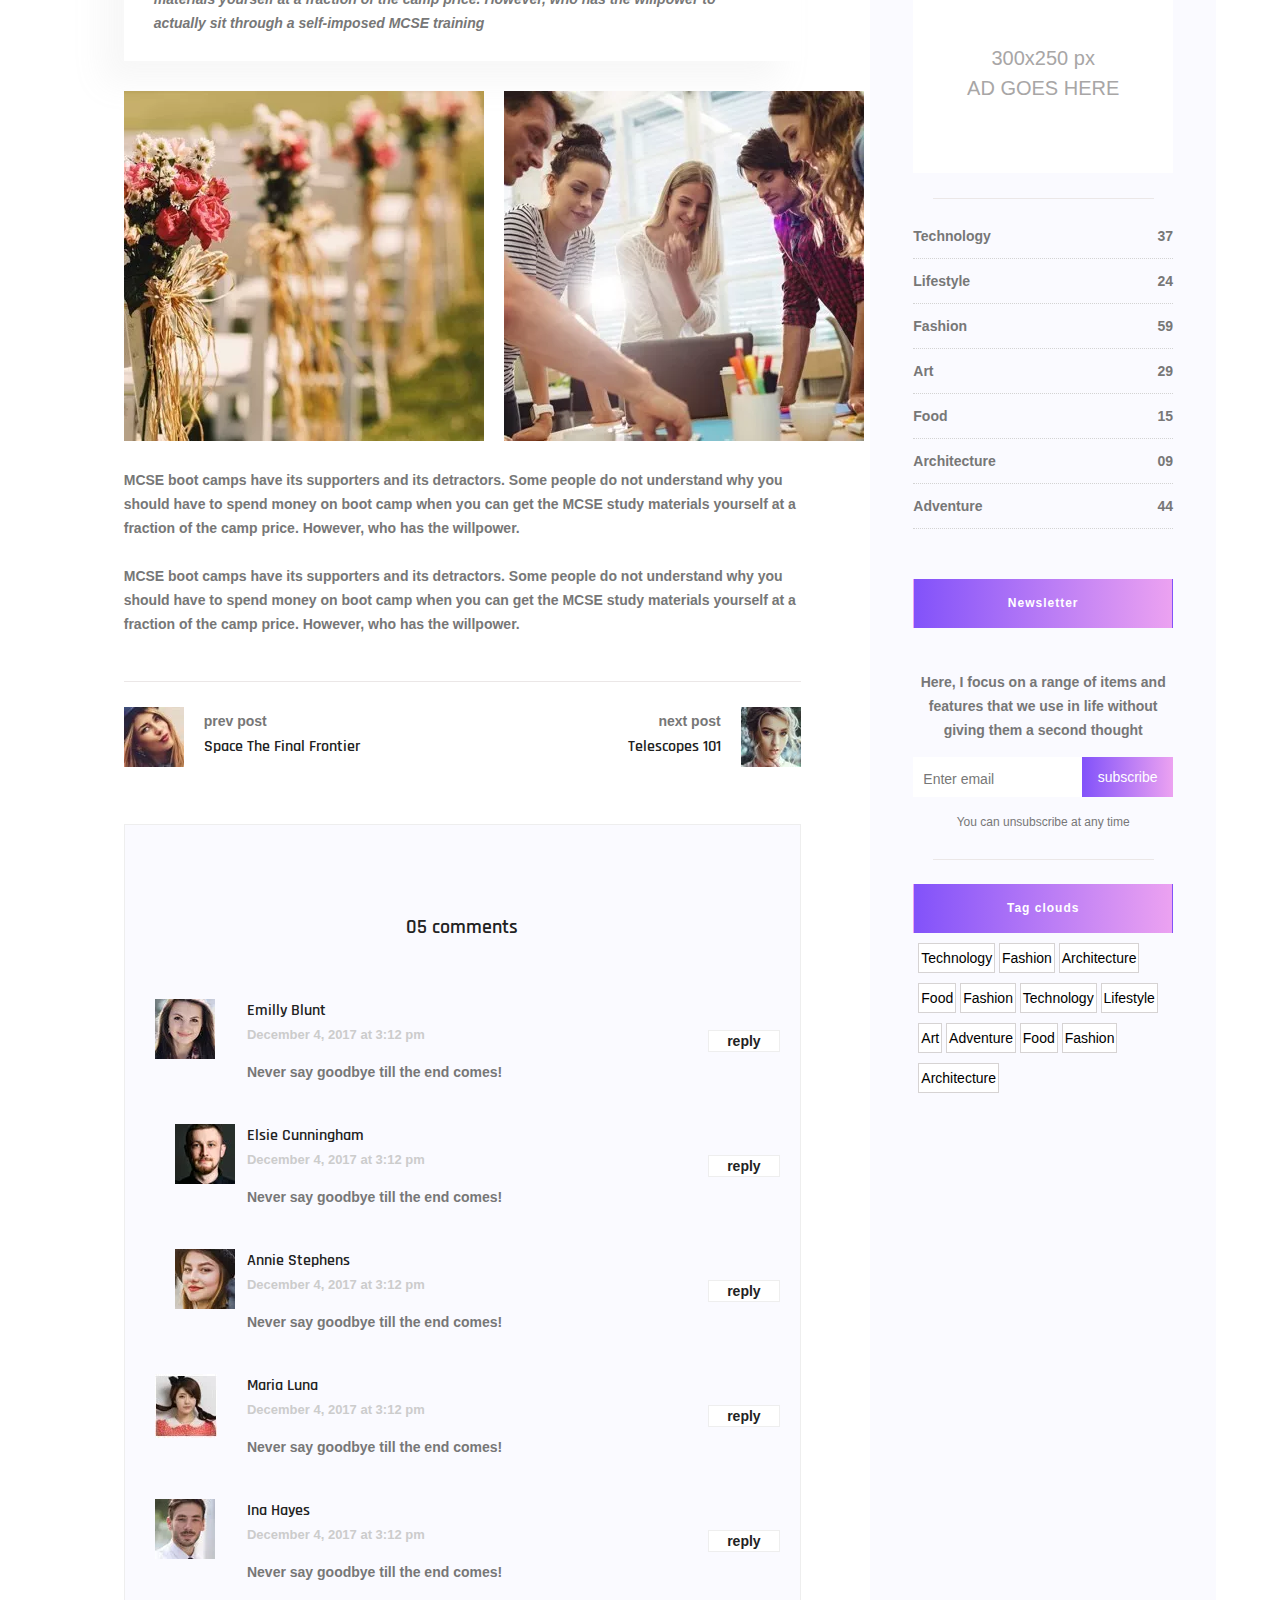
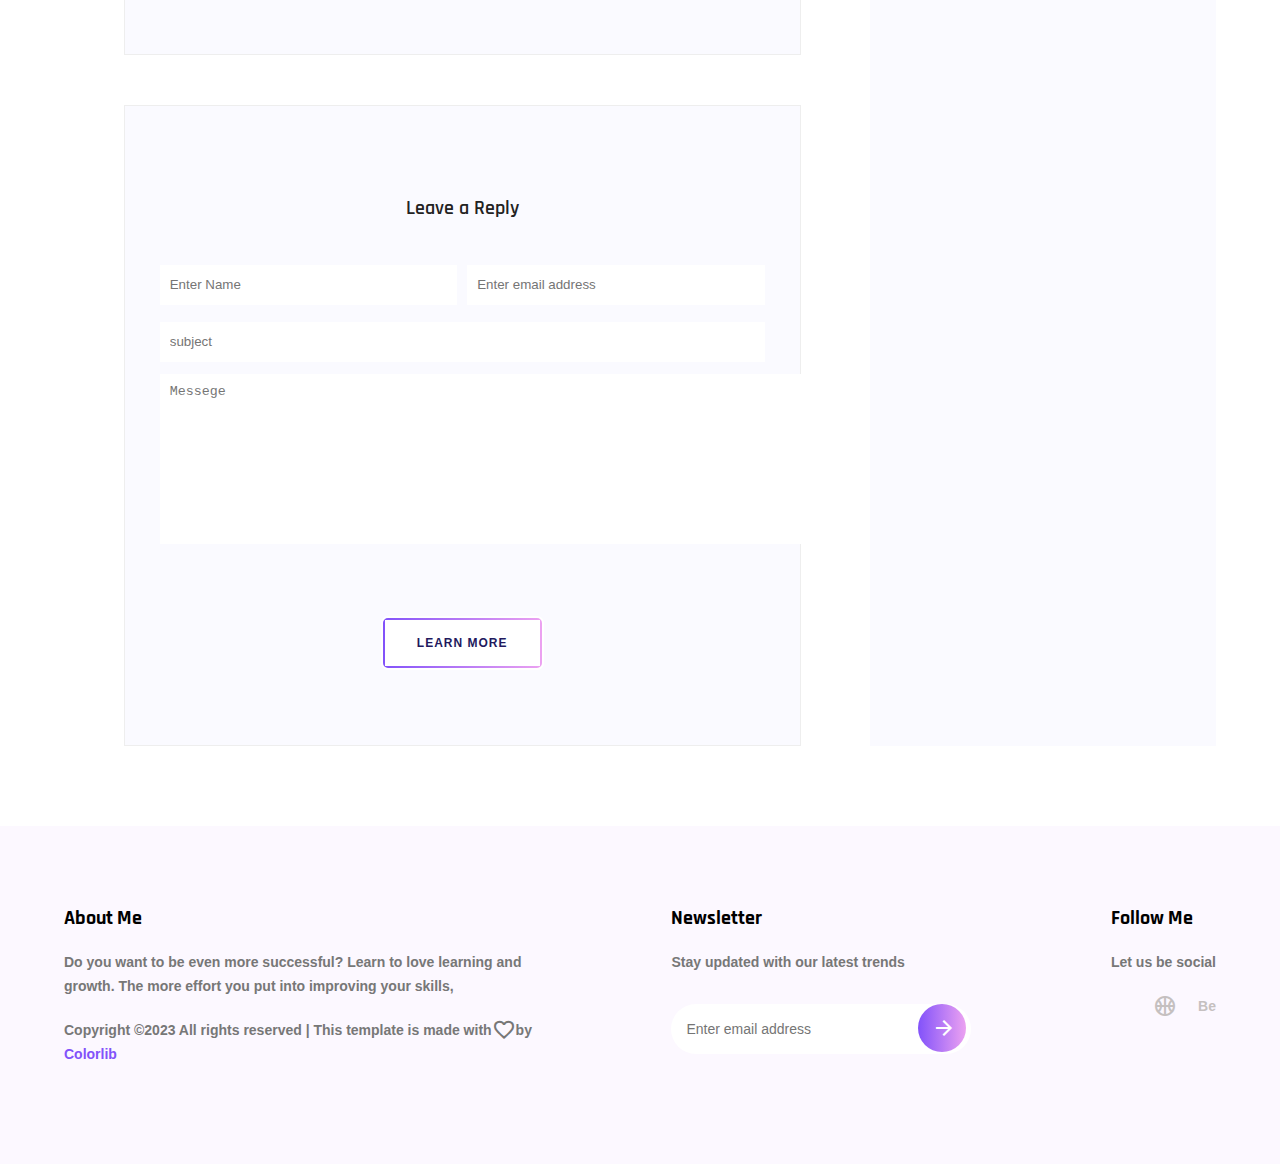
==== commit 5fb02dde: "Update blog.html" ====
--- a/blog.html
+++ b/blog.html
@@ -1,6 +1,6 @@
 <!DOCTYPE html>
 <html lang="en">
-<head>k
+<head>
     <meta charset="UTF-8">
     <meta http-equiv="X-UA-Compatible" content="IE=edge">
     <meta name="viewport" content="width=device-width, initial-scale=1.0">
